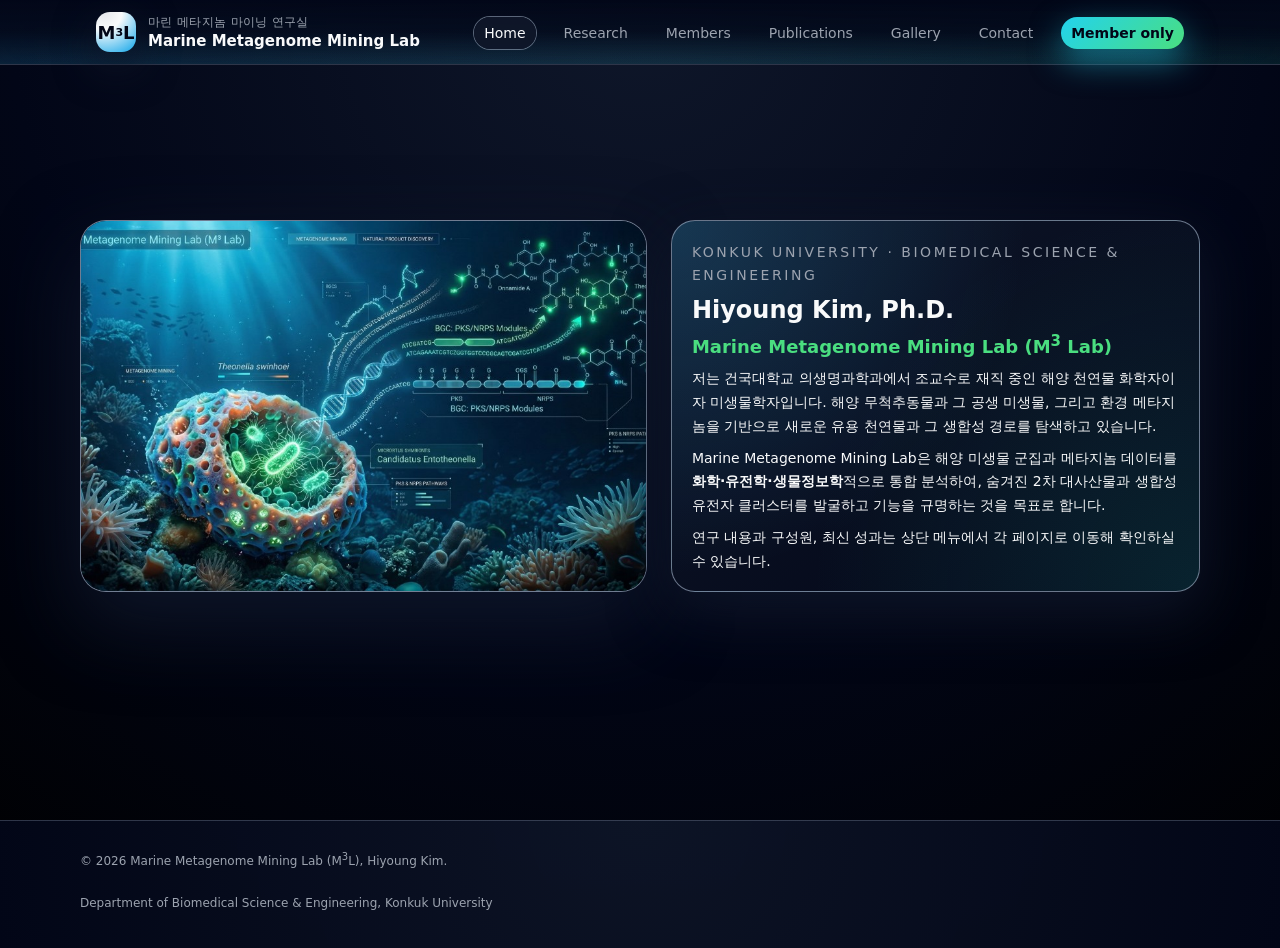
==== index.html @ d8bf71bd "Add files via upload" ====
<!DOCTYPE html>
<html lang="ko">
  <head>
    <meta charset="UTF-8" />
    <meta
      name="viewport"
      content="width=device-width, initial-scale=1.0, viewport-fit=cover"
    />
    <title>Marine Metagenome Mining Lab | Hiyoung Kim</title>
    <meta
      name="description"
      content="Marine Metagenome Mining Lab (M3 Lab, PI: Hiyoung Kim) at Konkuk University explores marine metagenomes and microbiomes to discover new natural products and biosynthetic pathways."
    />
    <link rel="stylesheet" href="styles.css" />
  </head>
  <body>
    <header class="site-header">
      <div class="header-inner">
        <a href="index.html" class="logo">
          <div class="logo-mark">M<sup>3</sup>L</div>
          <div class="logo-text">
            <span class="logo-korean">마린 메타지놈 마이닝 연구실</span>
            <span class="logo-english">Marine Metagenome Mining Lab</span>
          </div>
        </a>

        <nav class="site-nav" aria-label="Main navigation">
          <button
            class="nav-toggle"
            aria-expanded="false"
            aria-label="Toggle navigation"
          >
            <span></span>
            <span></span>
            <span></span>
          </button>
          <ul class="nav-list">
            <li><a href="index.html" aria-current="page">Home</a></li>
            <li><a href="research.html">Research</a></li>
            <li><a href="members.html">Members</a></li>
            <li><a href="publications.html">Publications</a></li>
            <li><a href="gallery.html">Gallery</a></li>
            <li><a href="contact.html">Contact</a></li>
            <li class="nav-highlight">
              <a href="member-only.html">Member only</a>
            </li>
          </ul>
        </nav>
      </div>
    </header>

    <main class="landing-main">
      <div class="landing-layout">
        <section
          class="landing-hero"
          aria-label="Marine Metagenome Mining Lab concept illustration"
        >
          <img
            src="mmm-hero.png"
            alt="Marine Metagenome Mining Lab illustration of marine sponge symbionts, metagenome mining workflow, and biosynthetic gene clusters."
            class="landing-hero-image"
          />
        </section>

        <section class="landing-intro" aria-labelledby="intro-title">
          <p class="eyebrow">Konkuk University · Biomedical Science &amp; Engineering</p>
          <h1 id="intro-title">Hiyoung Kim, Ph.D.</h1>
          <h2>Marine Metagenome Mining Lab (M<sup>3</sup> Lab)</h2>
          <p>
            저는 건국대학교 의생명과학과에서 조교수로 재직 중인 해양 천연물 화학자이자
            미생물학자입니다. 해양 무척추동물과 그 공생 미생물, 그리고 환경 메타지놈을
            기반으로 새로운 유용 천연물과 그 생합성 경로를 탐색하고 있습니다.
          </p>
          <p>
            Marine Metagenome Mining Lab은 해양 미생물 군집과 메타지놈 데이터를
            <strong>화학·유전학·생물정보학</strong>적으로 통합 분석하여, 숨겨진 2차
            대사산물과 생합성 유전자 클러스터를 발굴하고 기능을 규명하는 것을 목표로
            합니다.
          </p>
          <p>
            연구 내용과 구성원, 최신 성과는 상단 메뉴에서 각 페이지로 이동해
            확인하실 수 있습니다.
          </p>
        </section>
      </div>
    </main>

    <footer class="site-footer">
      <div class="footer-inner">
        <p>
          © <span id="year"></span> Marine Metagenome Mining Lab (M<sup>3</sup>L),
          Hiyoung Kim.
        </p>
        <p>
          Department of Biomedical Science &amp; Engineering, Konkuk University
        </p>
      </div>
    </footer>

    <button class="scroll-top" aria-label="Scroll to top">
      ↑
    </button>

    <script>
      const navToggle = document.querySelector(".nav-toggle");
      const navList = document.querySelector(".nav-list");
      if (navToggle && navList) {
        navToggle.addEventListener("click", () => {
          const isOpen = navList.classList.toggle("open");
          navToggle.setAttribute("aria-expanded", String(isOpen));
        });
      }

      const scrollTopBtn = document.querySelector(".scroll-top");
      window.addEventListener("scroll", () => {
        if (!scrollTopBtn) return;
        if (window.scrollY > 300) {
          scrollTopBtn.classList.add("visible");
        } else {
          scrollTopBtn.classList.remove("visible");
        }
      });
      if (scrollTopBtn) {
        scrollTopBtn.addEventListener("click", () => {
          window.scrollTo({ top: 0, behavior: "smooth" });
        });
      }

      const yearSpan = document.getElementById("year");
      if (yearSpan) {
        yearSpan.textContent = String(new Date().getFullYear());
      }
    </script>
  </body>
</html>
---- styles.css ----
:root {
  --bg: #020817;
  --bg-elevated: #050c1f;
  --bg-alt: #050b19;
  --accent: #22d3ee;
  --accent-secondary: #4ade80;
  --text: #f9fafb;
  --muted: #9ca3af;
  --border-subtle: rgba(148, 163, 184, 0.55);
  --shadow-soft: 0 20px 60px rgba(15, 23, 42, 0.9);
  --radius-lg: 24px;
  --radius-full: 999px;
}

*,
*::before,
*::after {
  box-sizing: border-box;
}

html,
body {
  margin: 0;
  padding: 0;
  font-family: system-ui, -apple-system, BlinkMacSystemFont, "SF Pro Text",
    "Helvetica Neue", Arial, sans-serif;
  color: var(--text);
  background: radial-gradient(circle at top, #0f172a 0, #020617 55%, #000 100%);
}

body {
  min-height: 100vh;
}

a {
  color: inherit;
  text-decoration: none;
}

img {
  display: block;
  max-width: 100%;
}

main {
  padding-top: 80px;
}

.site-header {
  position: fixed;
  inset-inline: 0;
  top: 0;
  z-index: 40;
  backdrop-filter: blur(18px);
  background: linear-gradient(
      to bottom,
      rgba(2, 6, 23, 0.96),
      rgba(2, 6, 23, 0.8),
      transparent
    ),
    radial-gradient(circle at top left, rgba(56, 189, 248, 0.16), transparent),
    radial-gradient(circle at top right, rgba(45, 212, 191, 0.12), transparent);
  border-bottom: 1px solid rgba(148, 163, 184, 0.3);
}

.header-inner {
  max-width: 1120px;
  margin: 0 auto;
  padding: 12px 16px;
  display: flex;
  align-items: center;
  justify-content: space-between;
  gap: 16px;
}

.logo {
  display: flex;
  align-items: center;
  gap: 12px;
}

.logo-mark {
  width: 40px;
  height: 40px;
  border-radius: 14px;
  background: radial-gradient(circle at 20% 0, #e5e7eb 0, #f9fafb 35%, #0ea5e9);
  color: #020617;
  display: flex;
  align-items: center;
  justify-content: center;
  font-weight: 800;
  font-size: 18px;
  box-shadow: 0 14px 40px rgba(15, 23, 42, 0.9);
}

.logo-mark sup {
  font-size: 11px;
}

.logo-text {
  display: flex;
  flex-direction: column;
  gap: 1px;
}

.logo-korean {
  font-size: 12px;
  letter-spacing: 0.03em;
  color: var(--muted);
}

.logo-english {
  font-size: 15px;
  font-weight: 600;
}

.site-nav {
  display: flex;
  align-items: center;
  gap: 20px;
}

.nav-list {
  list-style: none;
  margin: 0;
  padding: 0;
  display: flex;
  align-items: center;
  gap: 18px;
}

.nav-list a {
  font-size: 14px;
  padding: 8px 10px;
  border-radius: var(--radius-full);
  color: var(--muted);
  transition: background-color 0.18s ease, color 0.18s ease,
    box-shadow 0.18s ease;
}

.nav-list a:hover,
.nav-list a[aria-current="page"] {
  background: rgba(15, 23, 42, 0.95);
  color: var(--text);
  box-shadow: 0 0 0 1px rgba(148, 163, 184, 0.6);
}

.nav-highlight a {
  background: linear-gradient(135deg, #22d3ee, #4ade80);
  color: #020617;
  font-weight: 600;
  box-shadow: 0 12px 32px rgba(34, 211, 238, 0.5);
}

.nav-highlight a:hover {
  box-shadow: 0 16px 42px rgba(34, 211, 238, 0.6);
}

.nav-toggle {
  display: none;
  width: 40px;
  height: 40px;
  border-radius: var(--radius-full);
  border: 1px solid rgba(148, 163, 184, 0.7);
  background: rgba(15, 23, 42, 0.95);
  padding: 8px;
  flex-direction: column;
  justify-content: center;
  gap: 4px;
  cursor: pointer;
}

.nav-toggle span {
  display: block;
  width: 100%;
  height: 2px;
  border-radius: 999px;
  background: #e5e7eb;
}

.landing-main {
  min-height: calc(100vh - 80px);
  display: flex;
  align-items: center;
  justify-content: center;
  padding: 32px 16px 40px;
}

.landing-layout {
  max-width: 1120px;
  width: 100%;
  display: grid;
  grid-template-columns: minmax(0, 3fr) minmax(0, 2.8fr);
  gap: 24px;
  align-items: stretch;
}

.landing-hero {
  border-radius: 26px;
  overflow: hidden;
  border: 1px solid rgba(148, 163, 184, 0.75);
  box-shadow: 0 30px 80px rgba(15, 23, 42, 0.95);
  background: radial-gradient(circle at top, #0f172a, #020617);
}

.landing-hero-image {
  width: 100%;
  height: 100%;
  object-fit: cover;
  display: block;
}

.landing-intro {
  border-radius: var(--radius-lg);
  padding: 20px 20px 18px;
  border: 1px solid rgba(148, 163, 184, 0.7);
  background:
    radial-gradient(circle at top left, rgba(56, 189, 248, 0.2), transparent 55%),
    radial-gradient(circle at bottom right, rgba(45, 212, 191, 0.14), transparent 60%),
    linear-gradient(145deg, rgba(15, 23, 42, 0.98), rgba(2, 6, 23, 0.98));
  box-shadow: var(--shadow-soft);
}

.eyebrow {
  text-transform: uppercase;
  font-size: 11px;
  letter-spacing: 0.18em;
  color: var(--muted);
  margin: 0 0 8px;
}

.landing-intro h1 {
  font-size: 24px;
  margin: 0 0 8px;
}

.landing-intro h2 {
  font-size: 18px;
  margin: 0 0 10px;
  color: var(--accent-secondary);
}

.landing-intro p {
  margin: 0 0 8px;
  font-size: 14px;
  line-height: 1.7;
}

.landing-intro p:last-child {
  margin-bottom: 0;
}

.section {
  max-width: 1120px;
  margin: 0 auto;
  padding: 24px 16px 52px;
}

.section-alt {
  background: radial-gradient(circle at top, rgba(15, 23, 42, 0.9), transparent);
}

.section-header {
  max-width: 720px;
  margin-bottom: 20px;
}

.section-header h2 {
  font-size: 22px;
  margin: 0 0 6px;
}

.section-subtitle {
  margin: 0;
  font-size: 14px;
  color: var(--muted);
}

.research-grid,
.members-grid,
.gallery-grid,
.publications-layout,
.contact-layout {
  display: grid;
  gap: 16px;
}

.research-grid {
  grid-template-columns: repeat(auto-fit, minmax(240px, 1fr));
}

.members-grid {
  grid-template-columns: repeat(auto-fit, minmax(260px, 1fr));
}

.gallery-grid {
  grid-template-columns: repeat(auto-fit, minmax(240px, 1fr));
}

.publications-layout,
.contact-layout {
  grid-template-columns: repeat(auto-fit, minmax(280px, 1fr));
}

.card {
  border-radius: 20px;
  padding: 18px 18px 16px;
  border: 1px solid var(--border-subtle);
  background: radial-gradient(circle at top left, rgba(15, 23, 42, 0.95), #020617);
  box-shadow: var(--shadow-soft);
}

.card h3 {
  margin: 0 0 6px;
  font-size: 16px;
}

.card p {
  margin: 0 0 8px;
  font-size: 13px;
  line-height: 1.7;
  color: #e5e7eb;
}

.card ul {
  margin: 6px 0 0 18px;
  padding: 0;
  font-size: 13px;
  color: var(--muted);
}

.card ul li {
  margin-bottom: 4px;
}

.member-main {
  max-width: 980px;
}

.pi-layout {
  display: grid;
  grid-template-columns: 180px minmax(0, 1.7fr);
  gap: 22px;
  align-items: center;
}

.pi-photo-large {
  width: 180px;
  height: 220px;
  border-radius: 26px;
  overflow: hidden;
  border: 1px solid rgba(148, 163, 184, 0.7);
  box-shadow: 0 20px 52px rgba(15, 23, 42, 0.95);
}

.pi-photo-large img {
  width: 100%;
  height: 100%;
  object-fit: cover;
}

.pi-bio h3 {
  margin-top: 0;
  margin-bottom: 4px;
  font-size: 18px;
}

.pi-bio .pi-title {
  margin: 0 0 8px;
  font-size: 14px;
  color: var(--accent-secondary);
}

.pi-bio .pi-affiliation {
  margin: 0 0 10px;
  font-size: 13px;
  color: var(--muted);
}

.pi-bio p {
  font-size: 13px;
}

.pi-meta {
  font-size: 12px;
  color: var(--muted);
}

.gallery-note {
  font-size: 12px;
  color: var(--muted);
  font-style: italic;
}

.site-footer {
  border-top: 1px solid rgba(148, 163, 184, 0.3);
  padding: 18px 16px 26px;
  background: radial-gradient(circle at top, rgba(15, 23, 42, 0.85), #020617);
}

.footer-inner {
  max-width: 1120px;
  margin: 0 auto;
  font-size: 12px;
  color: var(--muted);
  display: flex;
  flex-direction: column;
  gap: 4px;
}

.contact-details p {
  margin-bottom: 12px;
}

.contact-list {
  margin: 0;
  display: grid;
  gap: 6px;
}

.contact-list div {
  display: grid;
  grid-template-columns: 70px minmax(0, 1fr);
  gap: 6px;
}

.contact-list dt {
  font-size: 11px;
  text-transform: uppercase;
  letter-spacing: 0.12em;
  color: var(--muted);
}

.contact-list dd {
  margin: 0;
  font-size: 13px;
}

.contact-form {
  margin-top: 6px;
  display: grid;
  gap: 10px;
}

.form-row {
  display: grid;
  gap: 4px;
}

.form-row label {
  font-size: 12px;
  color: var(--muted);
}

.form-row input,
.form-row textarea {
  border-radius: 12px;
  border: 1px solid rgba(148, 163, 184, 0.7);
  background: rgba(15, 23, 42, 0.98);
  color: var(--text);
  padding: 7px 10px;
  font-size: 13px;
  outline: none;
}

.form-row textarea {
  resize: vertical;
  min-height: 80px;
}

.form-row input:focus,
.form-row textarea:focus {
  border-color: var(--accent);
  box-shadow: 0 0 0 1px rgba(34, 211, 238, 0.7);
}

.scroll-top {
  position: fixed;
  right: 18px;
  bottom: 22px;
  width: 38px;
  height: 38px;
  border-radius: 999px;
  border: 1px solid rgba(148, 163, 184, 0.7);
  background: radial-gradient(circle at top, #e5e7eb, #0f172a 60%);
  color: #020617;
  font-size: 16px;
  cursor: pointer;
  display: flex;
  align-items: center;
  justify-content: center;
  box-shadow: 0 14px 32px rgba(15, 23, 42, 0.9);
  opacity: 0;
  pointer-events: none;
  transform: translateY(10px);
  transition: opacity 0.18s ease, transform 0.18s ease;
  z-index: 30;
}

.scroll-top.visible {
  opacity: 1;
  pointer-events: auto;
  transform: translateY(0);
}

@media (max-width: 880px) {
  .landing-layout {
    grid-template-columns: minmax(0, 1fr);
  }

  .pi-layout {
    grid-template-columns: minmax(0, 1fr);
  }
}

@media (max-width: 768px) {
  .site-nav {
    position: relative;
  }

  .nav-list {
    position: absolute;
    top: calc(100% + 10px);
    right: 0;
    min-width: 190px;
    padding: 10px;
    border-radius: 18px;
    border: 1px solid rgba(148, 163, 184, 0.7);
    background: rgba(15, 23, 42, 0.96);
    box-shadow: 0 18px 40px rgba(15, 23, 42, 0.9);
    flex-direction: column;
    align-items: flex-start;
    opacity: 0;
    pointer-events: none;
    transform: translateY(6px);
    transition: opacity 0.16s ease, transform 0.16s ease;
  }

  .nav-list.open {
    opacity: 1;
    pointer-events: auto;
    transform: translateY(0);
  }

  .nav-toggle {
    display: inline-flex;
  }
}

@media (max-width: 520px) {
  .header-inner {
    padding-inline: 12px;
  }

  .logo-mark {
    width: 34px;
    height: 34px;
    font-size: 15px;
  }

  .logo-korean {
    font-size: 11px;
  }

  .logo-english {
    font-size: 13px;
  }

  .landing-layout {
    gap: 18px;
  }
}
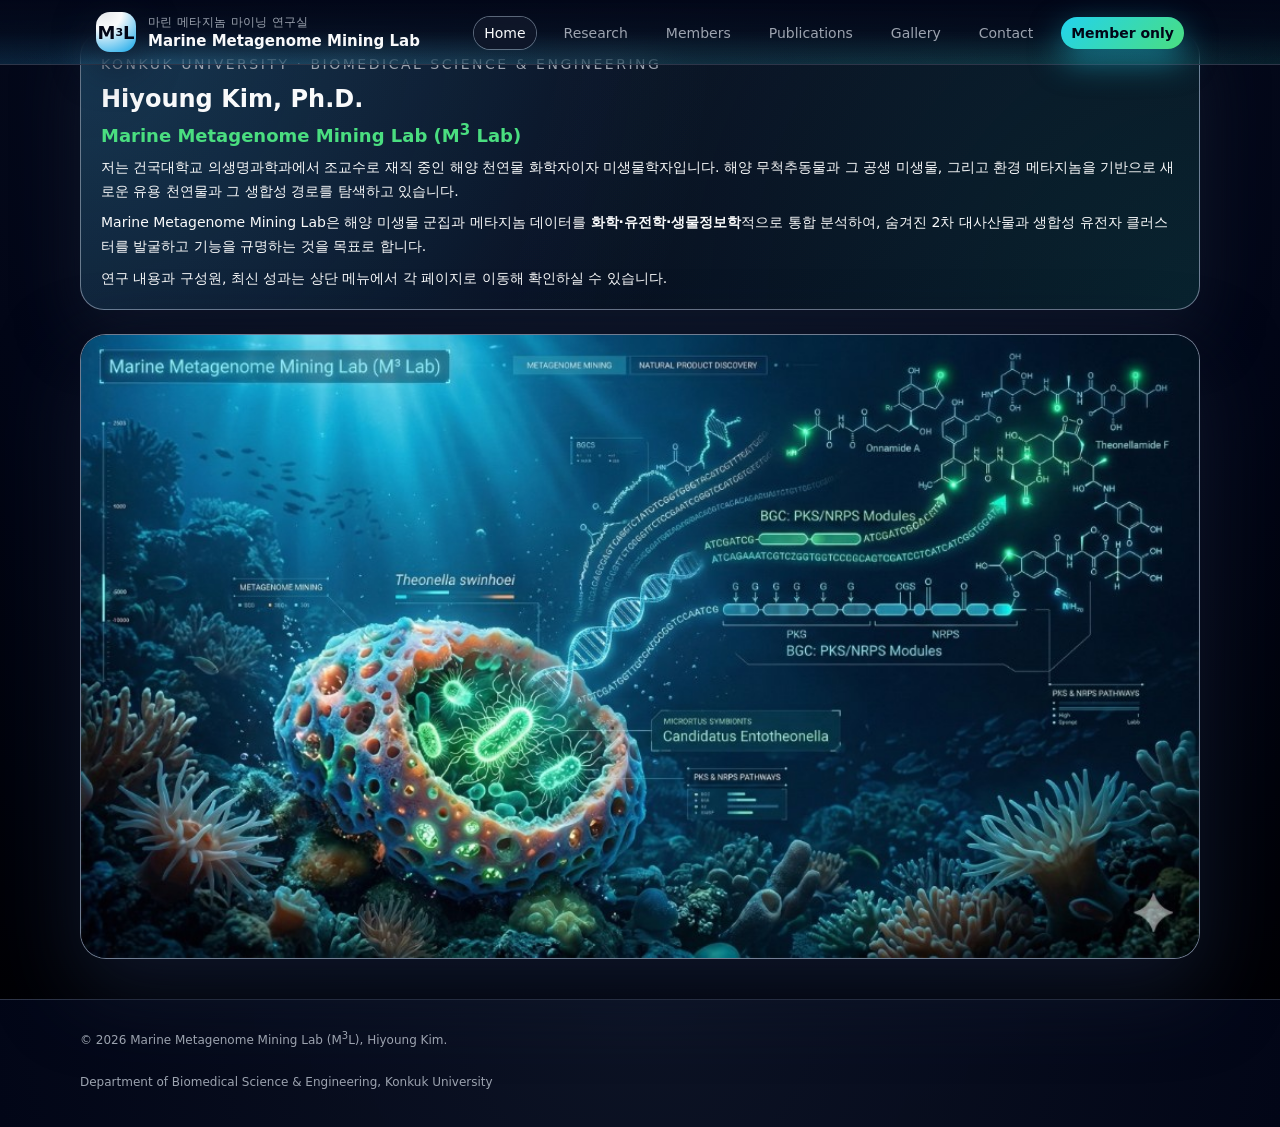
==== commit 487c171a: "Update index.html" ====
--- a/index.html
+++ b/index.html
@@ -49,41 +49,46 @@
       </div>
     </header>
 
-    <main class="landing-main">
-      <div class="landing-layout">
-        <section
-          class="landing-hero"
-          aria-label="Marine Metagenome Mining Lab concept illustration"
-        >
-          <img
-            src="mmm-hero.png"
-            alt="Marine Metagenome Mining Lab illustration of marine sponge symbionts, metagenome mining workflow, and biosynthetic gene clusters."
-            class="landing-hero-image"
-          />
-        </section>
+  <main class="landing-main">
+  <div class="landing-layout">
 
-        <section class="landing-intro" aria-labelledby="intro-title">
-          <p class="eyebrow">Konkuk University · Biomedical Science &amp; Engineering</p>
-          <h1 id="intro-title">Hiyoung Kim, Ph.D.</h1>
-          <h2>Marine Metagenome Mining Lab (M<sup>3</sup> Lab)</h2>
-          <p>
-            저는 건국대학교 의생명과학과에서 조교수로 재직 중인 해양 천연물 화학자이자
-            미생물학자입니다. 해양 무척추동물과 그 공생 미생물, 그리고 환경 메타지놈을
-            기반으로 새로운 유용 천연물과 그 생합성 경로를 탐색하고 있습니다.
-          </p>
-          <p>
-            Marine Metagenome Mining Lab은 해양 미생물 군집과 메타지놈 데이터를
-            <strong>화학·유전학·생물정보학</strong>적으로 통합 분석하여, 숨겨진 2차
-            대사산물과 생합성 유전자 클러스터를 발굴하고 기능을 규명하는 것을 목표로
-            합니다.
-          </p>
-          <p>
-            연구 내용과 구성원, 최신 성과는 상단 메뉴에서 각 페이지로 이동해
-            확인하실 수 있습니다.
-          </p>
-        </section>
-      </div>
-    </main>
+    <section class="landing-intro" aria-labelledby="intro-title">
+      <p class="eyebrow">Konkuk University · Biomedical Science & Engineering</p>
+      <h1 id="intro-title">Hiyoung Kim, Ph.D.</h1>
+      <h2>Marine Metagenome Mining Lab (M<sup>3</sup> Lab)</h2>
+
+      <p>
+        저는 건국대학교 의생명과학과에서 조교수로 재직 중인 해양 천연물 화학자이자
+        미생물학자입니다. 해양 무척추동물과 그 공생 미생물, 그리고 환경 메타지놈을
+        기반으로 새로운 유용 천연물과 그 생합성 경로를 탐색하고 있습니다.
+      </p>
+
+      <p>
+        Marine Metagenome Mining Lab은 해양 미생물 군집과 메타지놈 데이터를
+        <strong>화학·유전학·생물정보학</strong>적으로 통합 분석하여, 숨겨진 2차
+        대사산물과 생합성 유전자 클러스터를 발굴하고 기능을 규명하는 것을 목표로
+        합니다.
+      </p>
+
+      <p>
+        연구 내용과 구성원, 최신 성과는 상단 메뉴에서 각 페이지로 이동해
+        확인하실 수 있습니다.
+      </p>
+    </section>
+
+    <section
+      class="landing-hero"
+      aria-label="Marine Metagenome Mining Lab concept illustration"
+    >
+      <img
+        src="mmm-hero.png"
+        alt="Marine Metagenome Mining Lab illustration"
+        class="landing-hero-image"
+      />
+    </section>
+
+  </div>
+</main>
 
     <footer class="site-footer">
       <div class="footer-inner">
--- a/styles.css
+++ b/styles.css
@@ -187,12 +187,11 @@
 }
 
 .landing-layout {
+   display: flex;
+  flex-direction: column;
+  gap: 24px;
   max-width: 1120px;
   width: 100%;
-  display: grid;
-  grid-template-columns: minmax(0, 3fr) minmax(0, 2.8fr);
-  gap: 24px;
-  align-items: stretch;
 }
 
 .landing-hero {
@@ -570,4 +569,90 @@
     gap: 18px;
   }
 }
-
+/* ===== Publications page: light / readable override ===== */
+
+.publications-layout {
+  display: flex;
+  flex-direction: column;
+  gap: 24px;
+}
+
+.publications-layout .card {
+  background: #ffffff;
+  color: #111827;
+  border: 1px solid #e5e7eb;
+  box-shadow: 0 10px 30px rgba(15, 23, 42, 0.08);
+}
+
+.publications-layout .card h3 {
+  color: #0f172a;
+  margin-bottom: 10px;
+}
+
+.publications-layout .card p,
+.publications-layout .card li,
+.publications-layout .card ul {
+  color: #374151;
+}
+
+.publications-layout .card ul {
+  margin-left: 18px;
+}
+
+#publist {
+  background: #ffffff;
+  color: #111827;
+  padding: 4px 0;
+}
+
+#publist a {
+  color: #0f766e;
+  text-decoration: none;
+  font-weight: 500;
+}
+
+#publist a:hover {
+  text-decoration: underline;
+}
+
+#publist .pub-item {
+  padding: 16px 0;
+  border-bottom: 1px solid #e5e7eb;
+}
+
+#publist .pub-item:last-child {
+  border-bottom: none;
+}
+
+#publist .pub-title {
+  color: #0f172a;
+  font-weight: 700;
+  line-height: 1.5;
+  margin-bottom: 6px;
+}
+
+#publist .pub-authors {
+  color: #4b5563;
+  font-size: 0.96rem;
+  margin-bottom: 4px;
+}
+
+#publist .pub-journal {
+  color: #6b7280;
+  font-size: 0.95rem;
+}
+
+.section.section-alt[aria-labelledby="publications-title"] {
+  background: #f8fafc;
+  border-radius: 24px;
+  padding-top: 32px;
+  padding-bottom: 40px;
+}
+
+.section.section-alt[aria-labelledby="publications-title"] .section-header h2 {
+  color: #0f172a;
+}
+
+.section.section-alt[aria-labelledby="publications-title"] .section-subtitle {
+  color: #6b7280;
+}
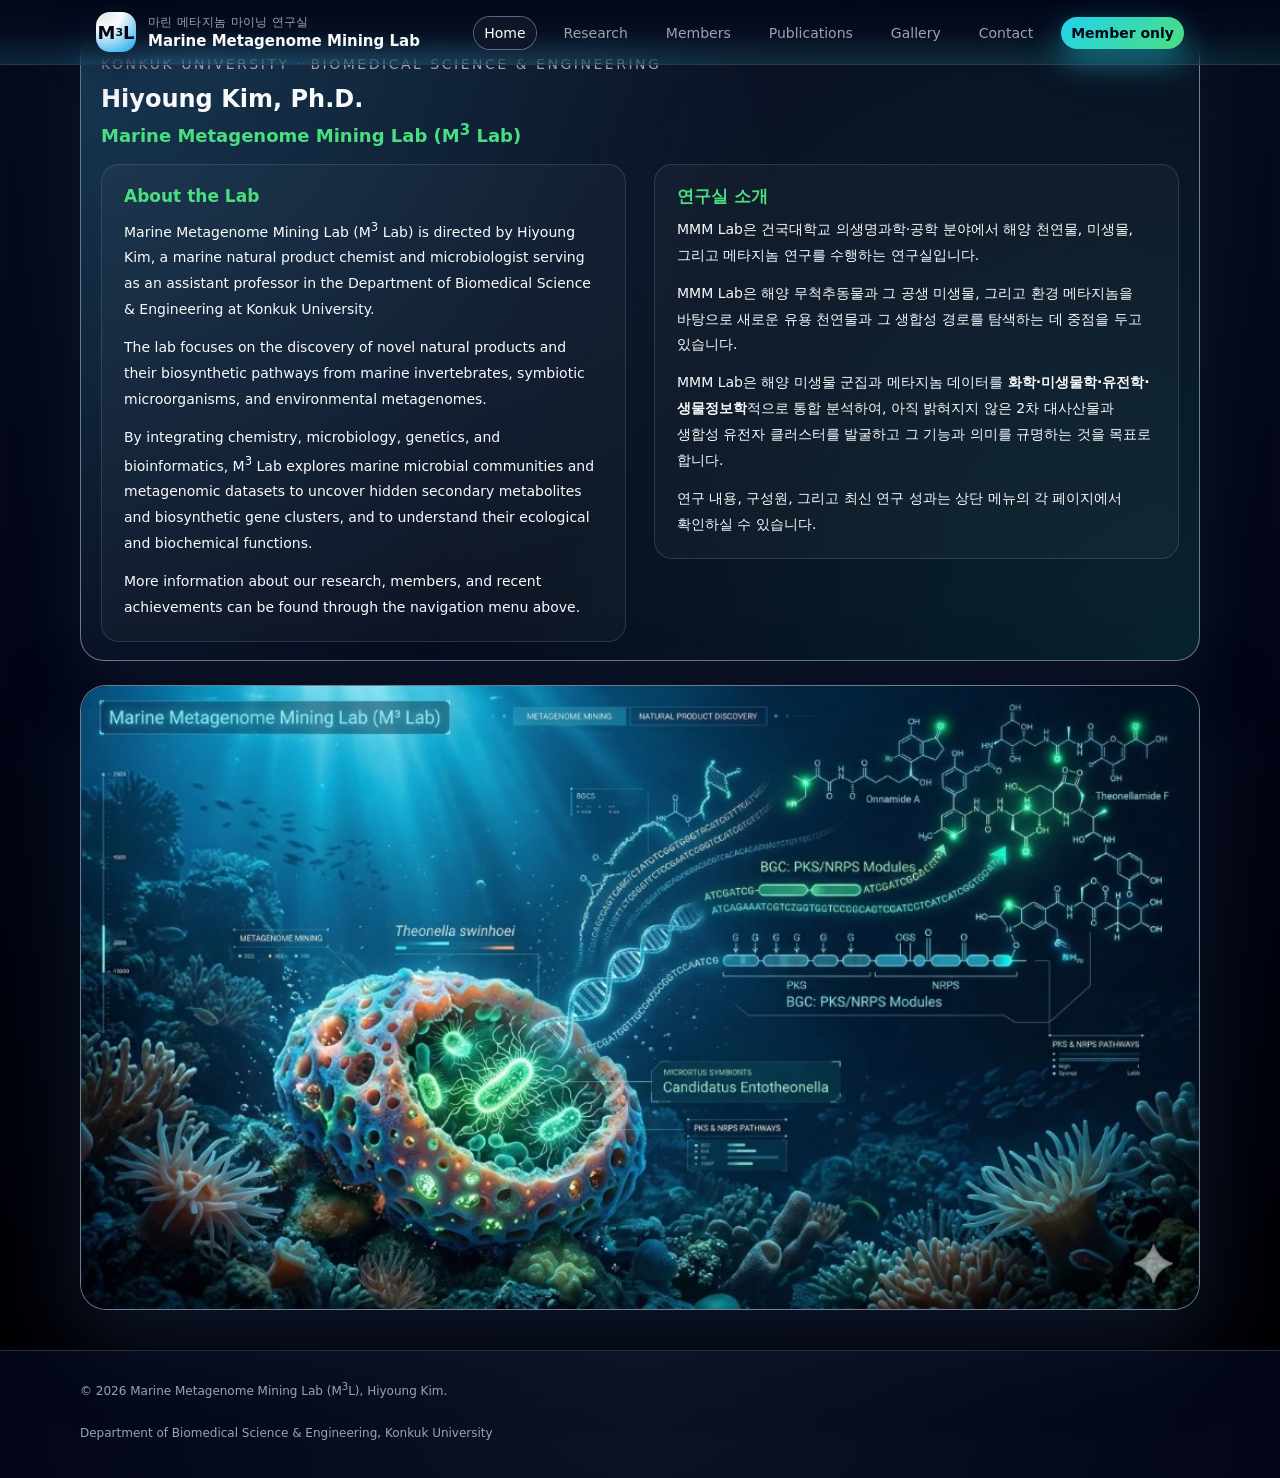
==== commit 097dac91: "Update index.html" ====
--- a/index.html
+++ b/index.html
@@ -12,6 +12,30 @@
       content="Marine Metagenome Mining Lab (M3 Lab, PI: Hiyoung Kim) at Konkuk University explores marine metagenomes and microbiomes to discover new natural products and biosynthetic pathways."
     />
     <link rel="stylesheet" href="styles.css" />
+    <style>
+      .intro-bilingual {
+        display: grid;
+        grid-template-columns: 1fr 1fr;
+        gap: 28px;
+        margin-top: 18px;
+      }
+
+      .intro-column h3 {
+        margin: 0 0 10px;
+        font-size: 17px;
+        color: var(--accent-secondary);
+      }
+
+      .intro-column p {
+        margin: 0 0 12px;
+      }
+
+      @media (max-width: 900px) {
+        .intro-bilingual {
+          grid-template-columns: 1fr;
+        }
+      }
+    </style>
   </head>
   <body>
     <header class="site-header">
@@ -34,6 +58,7 @@
             <span></span>
             <span></span>
           </button>
+
           <ul class="nav-list">
             <li><a href="index.html" aria-current="page">Home</a></li>
             <li><a href="research.html">Research</a></li>
@@ -49,46 +74,78 @@
       </div>
     </header>
 
-  <main class="landing-main">
-  <div class="landing-layout">
+    <main class="landing-main">
+      <div class="landing-layout">
+        <section class="landing-intro" aria-labelledby="intro-title">
+          <p class="eyebrow">Konkuk University · Biomedical Science &amp; Engineering</p>
+          <h1 id="intro-title">Hiyoung Kim, Ph.D.</h1>
+          <h2>Marine Metagenome Mining Lab (M<sup>3</sup> Lab)</h2>
 
-    <section class="landing-intro" aria-labelledby="intro-title">
-      <p class="eyebrow">Konkuk University · Biomedical Science & Engineering</p>
-      <h1 id="intro-title">Hiyoung Kim, Ph.D.</h1>
-      <h2>Marine Metagenome Mining Lab (M<sup>3</sup> Lab)</h2>
+          <div class="intro-bilingual">
+            <div class="intro-column intro-en">
+              <h3>About the Lab</h3>
+              <p>
+                Marine Metagenome Mining Lab (M<sup>3</sup> Lab) is directed by
+                Hiyoung Kim, a marine natural product chemist and microbiologist
+                serving as an assistant professor in the Department of Biomedical
+                Science &amp; Engineering at Konkuk University.
+              </p>
+              <p>
+                The lab focuses on the discovery of novel natural products and
+                their biosynthetic pathways from marine invertebrates, symbiotic
+                microorganisms, and environmental metagenomes.
+              </p>
+              <p>
+                By integrating chemistry, microbiology, genetics, and
+                bioinformatics, M<sup>3</sup> Lab explores marine microbial
+                communities and metagenomic datasets to uncover hidden secondary
+                metabolites and biosynthetic gene clusters, and to understand
+                their ecological and biochemical functions.
+              </p>
+              <p>
+                More information about our research, members, and recent
+                achievements can be found through the navigation menu above.
+              </p>
+            </div>
 
-      <p>
-        저는 건국대학교 의생명과학과에서 조교수로 재직 중인 해양 천연물 화학자이자
-        미생물학자입니다. 해양 무척추동물과 그 공생 미생물, 그리고 환경 메타지놈을
-        기반으로 새로운 유용 천연물과 그 생합성 경로를 탐색하고 있습니다.
-      </p>
+            <div class="intro-column intro-ko">
+              <h3>연구실 소개</h3>
+              <p>
+                MMM Lab은 건국대학교 의생명과학·공학 분야에서 해양 천연물,
+                미생물, 그리고 메타지놈 연구를 수행하는 연구실입니다.
+              </p>
+              <p>
+                MMM Lab은 해양 무척추동물과 그 공생 미생물, 그리고 환경
+                메타지놈을 바탕으로 새로운 유용 천연물과 그 생합성 경로를
+                탐색하는 데 중점을 두고 있습니다.
+              </p>
+              <p>
+                MMM Lab은 해양 미생물 군집과 메타지놈 데이터를
+                <strong>화학·미생물학·유전학·생물정보학</strong>적으로 통합
+                분석하여, 아직 밝혀지지 않은 2차 대사산물과 생합성 유전자
+                클러스터를 발굴하고 그 기능과 의미를 규명하는 것을 목표로
+                합니다.
+              </p>
+              <p>
+                연구 내용, 구성원, 그리고 최신 연구 성과는 상단 메뉴의 각
+                페이지에서 확인하실 수 있습니다.
+              </p>
+            </div>
+          </div>
+        </section>
 
-      <p>
-        Marine Metagenome Mining Lab은 해양 미생물 군집과 메타지놈 데이터를
-        <strong>화학·유전학·생물정보학</strong>적으로 통합 분석하여, 숨겨진 2차
-        대사산물과 생합성 유전자 클러스터를 발굴하고 기능을 규명하는 것을 목표로
-        합니다.
-      </p>
-
-      <p>
-        연구 내용과 구성원, 최신 성과는 상단 메뉴에서 각 페이지로 이동해
-        확인하실 수 있습니다.
-      </p>
-    </section>
-
-    <section
-      class="landing-hero"
-      aria-label="Marine Metagenome Mining Lab concept illustration"
-    >
-      <img
-        src="mmm-hero.png"
-        alt="Marine Metagenome Mining Lab illustration"
-        class="landing-hero-image"
-      />
-    </section>
-
-  </div>
-</main>
+        <section
+          class="landing-hero"
+          aria-label="Marine Metagenome Mining Lab concept illustration"
+        >
+          <img
+            src="mmm-hero.png"
+            alt="Marine Metagenome Mining Lab illustration"
+            class="landing-hero-image"
+          />
+        </section>
+      </div>
+    </main>
 
     <footer class="site-footer">
       <div class="footer-inner">
@@ -102,13 +159,12 @@
       </div>
     </footer>
 
-    <button class="scroll-top" aria-label="Scroll to top">
-      ↑
-    </button>
+    <button class="scroll-top" aria-label="Scroll to top">↑</button>
 
     <script>
       const navToggle = document.querySelector(".nav-toggle");
       const navList = document.querySelector(".nav-list");
+
       if (navToggle && navList) {
         navToggle.addEventListener("click", () => {
           const isOpen = navList.classList.toggle("open");
@@ -117,6 +173,7 @@
       }
 
       const scrollTopBtn = document.querySelector(".scroll-top");
+
       window.addEventListener("scroll", () => {
         if (!scrollTopBtn) return;
         if (window.scrollY > 300) {
@@ -125,6 +182,7 @@
           scrollTopBtn.classList.remove("visible");
         }
       });
+
       if (scrollTopBtn) {
         scrollTopBtn.addEventListener("click", () => {
           window.scrollTo({ top: 0, behavior: "smooth" });
@@ -138,4 +196,3 @@
     </script>
   </body>
 </html>
-
--- a/styles.css
+++ b/styles.css
@@ -407,8 +407,18 @@
   gap: 4px;
 }
 
+.contact-details p:first-of-type {
+  font-size: 18px;
+  font-weight: 600;
+}
 .contact-details p {
   margin-bottom: 12px;
+  font-size: 16px;
+  line-height: 1.8;
+}
+
+.contact-details h3 {
+  font-size: 20px;
 }
 
 .contact-list {
@@ -432,7 +442,8 @@
 
 .contact-list dd {
   margin: 0;
-  font-size: 13px;
+  font-size: 16px;
+  line-height: 1.8;
 }
 
 .contact-form {
@@ -656,3 +667,69 @@
 .section.section-alt[aria-labelledby="publications-title"] .section-subtitle {
   color: #6b7280;
 }
+.intro-bilingual {
+  display: grid;
+  grid-template-columns: 1fr 1fr;
+  gap: 32px;
+  margin-top: 20px;
+  align-items: start;
+}
+
+.intro-column {
+  min-width: 0;
+  padding: 20px 22px;
+  border-radius: 18px;
+  background: rgba(255, 255, 255, 0.03);
+  border: 1px solid rgba(148, 163, 184, 0.22);
+}
+
+.intro-column h3 {
+  margin: 0 0 12px;
+  font-size: 18px;
+  color: var(--accent-secondary);
+  line-height: 1.3;
+}
+
+.intro-column p {
+  margin: 0 0 14px;
+  font-size: 14px;
+  line-height: 1.85;
+  word-break: keep-all;
+}
+
+.intro-column p:last-child {
+  margin-bottom: 0;
+}
+
+.intro-en {
+  text-align: left;
+}
+
+.intro-ko {
+  text-align: left;
+}
+
+.landing-intro {
+  width: 100%;
+  max-width: 1120px;
+}
+
+@media (max-width: 900px) {
+  .intro-bilingual {
+    grid-template-columns: 1fr;
+    gap: 18px;
+  }
+
+  .intro-column {
+    padding: 18px 18px;
+  }
+
+  .intro-column h3 {
+    font-size: 17px;
+  }
+
+  .intro-column p {
+    font-size: 14px;
+    line-height: 1.8;
+  }
+}
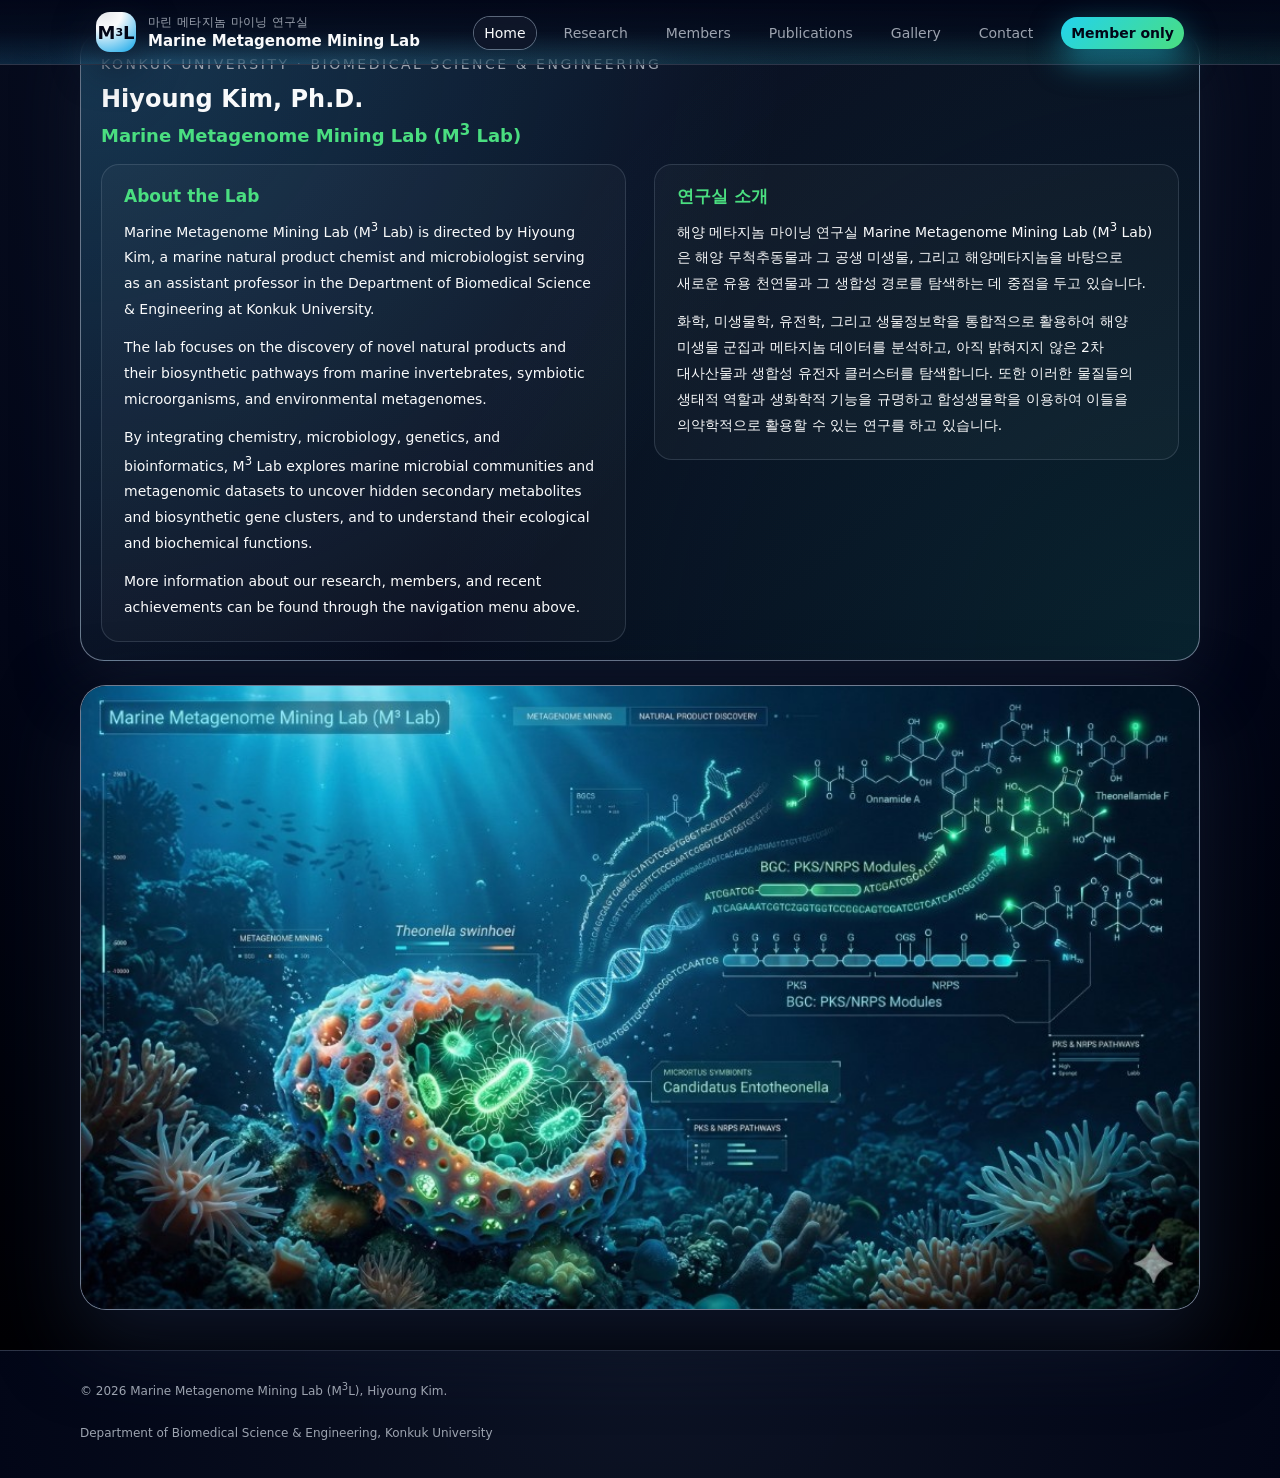
==== commit d41f8f8b: "Update index.html" ====
--- a/index.html
+++ b/index.html
@@ -111,26 +111,17 @@
             <div class="intro-column intro-ko">
               <h3>연구실 소개</h3>
               <p>
-                MMM Lab은 건국대학교 의생명과학·공학 분야에서 해양 천연물,
-                미생물, 그리고 메타지놈 연구를 수행하는 연구실입니다.
-              </p>
-              <p>
-                MMM Lab은 해양 무척추동물과 그 공생 미생물, 그리고 환경
-                메타지놈을 바탕으로 새로운 유용 천연물과 그 생합성 경로를
+                해양 메타지놈 마이닝 연구실 Marine Metagenome Mining Lab (M<sup>3</sup> Lab)은 해양 무척추동물과 그 공생 미생물, 
+                그리고 해양메타지놈을 바탕으로 새로운 유용 천연물과 그 생합성 경로를
                 탐색하는 데 중점을 두고 있습니다.
               </p>
               <p>
-                MMM Lab은 해양 미생물 군집과 메타지놈 데이터를
-                <strong>화학·미생물학·유전학·생물정보학</strong>적으로 통합
-                분석하여, 아직 밝혀지지 않은 2차 대사산물과 생합성 유전자
-                클러스터를 발굴하고 그 기능과 의미를 규명하는 것을 목표로
-                합니다.
+                화학, 미생물학, 유전학, 그리고 생물정보학을 통합적으로 활용하여 해양 미생물 군집과 메타지놈 데이터를 분석하고, 
+                아직 밝혀지지 않은 2차 대사산물과 생합성 유전자 클러스터를 탐색합니다. 
+                또한 이러한 물질들의 생태적 역할과 생화학적 기능을 규명하고 합성생물학을 이용하여
+                이들을 의약학적으로 활용할 수 있는 연구를 하고 있습니다. 
               </p>
-              <p>
-                연구 내용, 구성원, 그리고 최신 연구 성과는 상단 메뉴의 각
-                페이지에서 확인하실 수 있습니다.
-              </p>
-            </div>
+             </div>
           </div>
         </section>
 
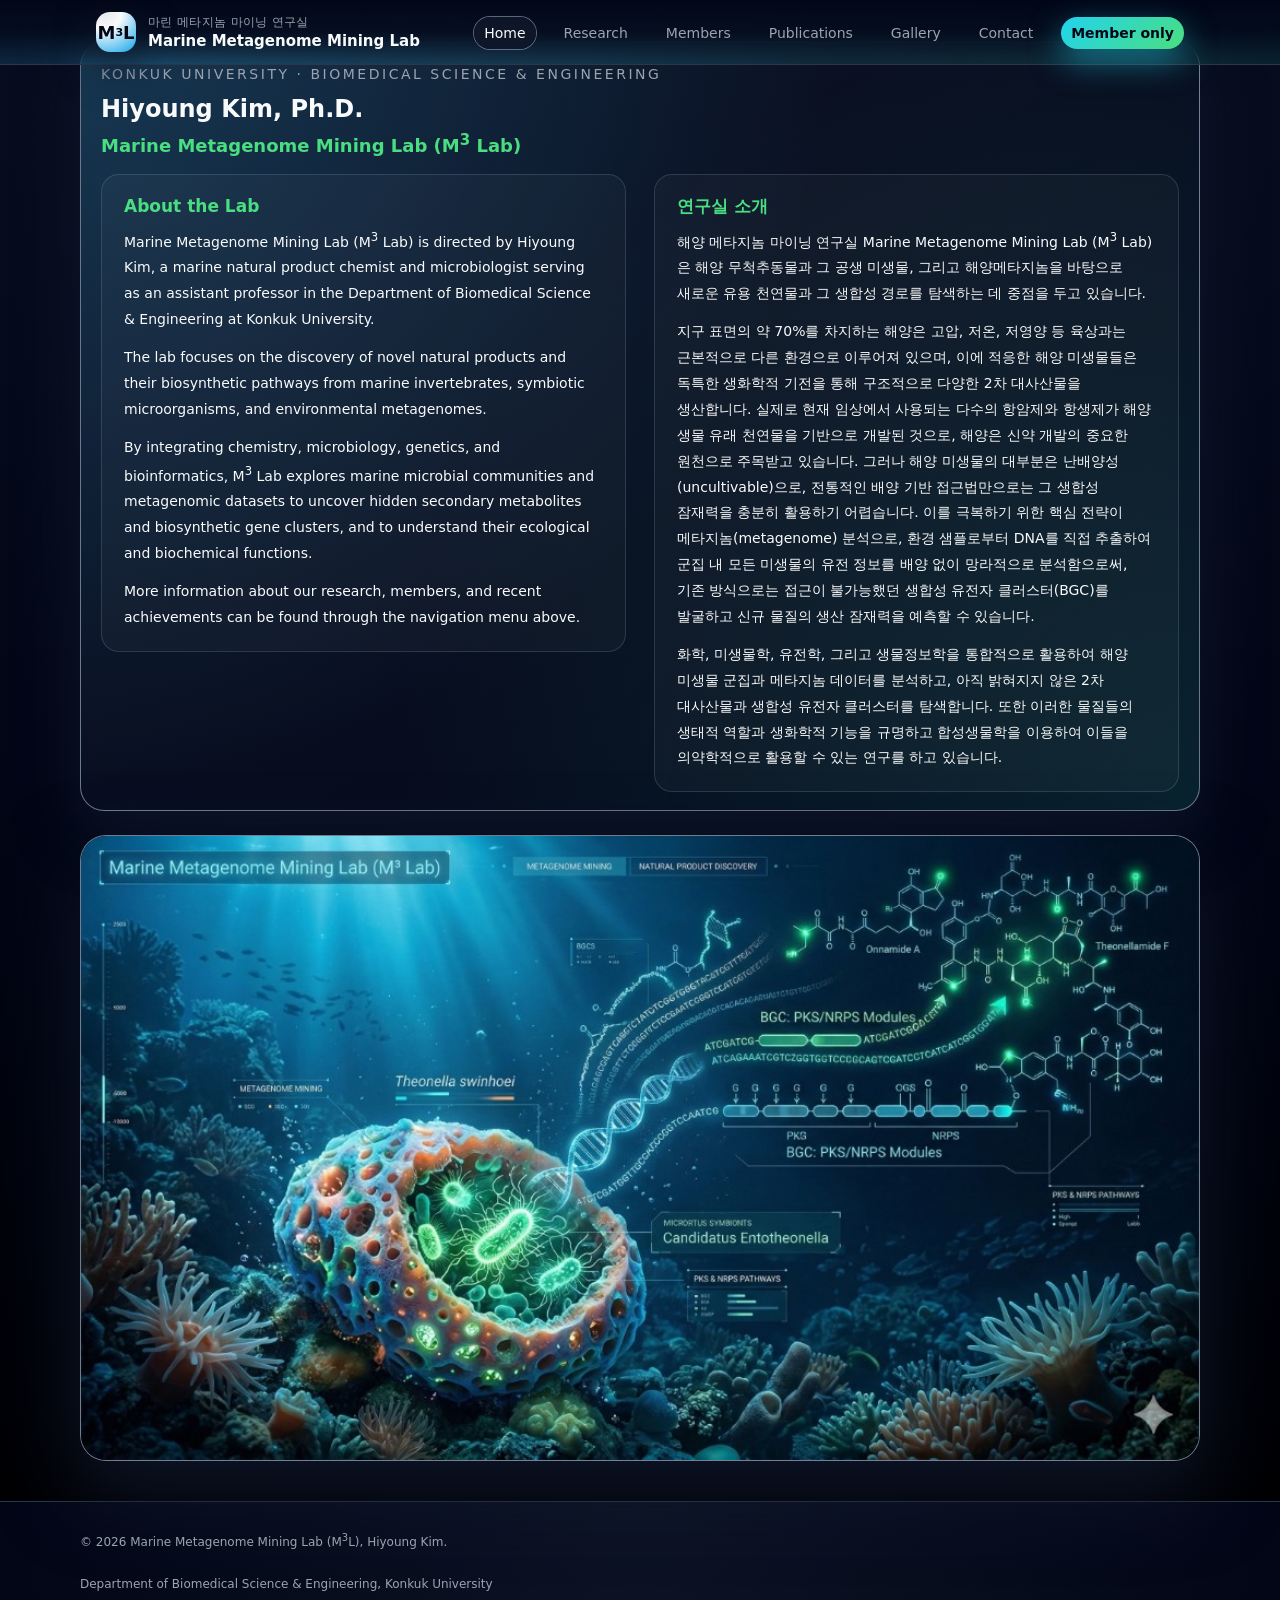
==== commit 0e7f028d: "Update index.html" ====
--- a/index.html
+++ b/index.html
@@ -116,6 +116,9 @@
                 탐색하는 데 중점을 두고 있습니다.
               </p>
               <p>
+                지구 표면의 약 70%를 차지하는 해양은 고압, 저온, 저영양 등 육상과는 근본적으로 다른 환경으로 이루어져 있으며, 이에 적응한 해양 미생물들은 독특한 생화학적 기전을 통해 구조적으로 다양한 2차 대사산물을 생산합니다. 실제로 현재 임상에서 사용되는 다수의 항암제와 항생제가 해양 생물 유래 천연물을 기반으로 개발된 것으로, 해양은 신약 개발의 중요한 원천으로 주목받고 있습니다. 그러나 해양 미생물의 대부분은 난배양성(uncultivable)으로, 전통적인 배양 기반 접근법만으로는 그 생합성 잠재력을 충분히 활용하기 어렵습니다. 이를 극복하기 위한 핵심 전략이 메타지놈(metagenome) 분석으로, 환경 샘플로부터 DNA를 직접 추출하여 군집 내 모든 미생물의 유전 정보를 배양 없이 망라적으로 분석함으로써, 기존 방식으로는 접근이 불가능했던 생합성 유전자 클러스터(BGC)를 발굴하고 신규 물질의 생산 잠재력을 예측할 수 있습니다.
+              </p>
+              <p>
                 화학, 미생물학, 유전학, 그리고 생물정보학을 통합적으로 활용하여 해양 미생물 군집과 메타지놈 데이터를 분석하고, 
                 아직 밝혀지지 않은 2차 대사산물과 생합성 유전자 클러스터를 탐색합니다. 
                 또한 이러한 물질들의 생태적 역할과 생화학적 기능을 규명하고 합성생물학을 이용하여
--- a/styles.css
+++ b/styles.css
@@ -43,7 +43,7 @@
 }
 
 main {
-  padding-top: 80px;
+  padding-top: 96px;
 }
 
 .site-header {
@@ -733,3 +733,10 @@
     line-height: 1.8;
   }
 }
+.landing-main {
+  min-height: calc(100vh - 80px);
+  display: flex;
+  align-items: center;
+  justify-content: center;
+  padding: 42px 16px 40px;
+}
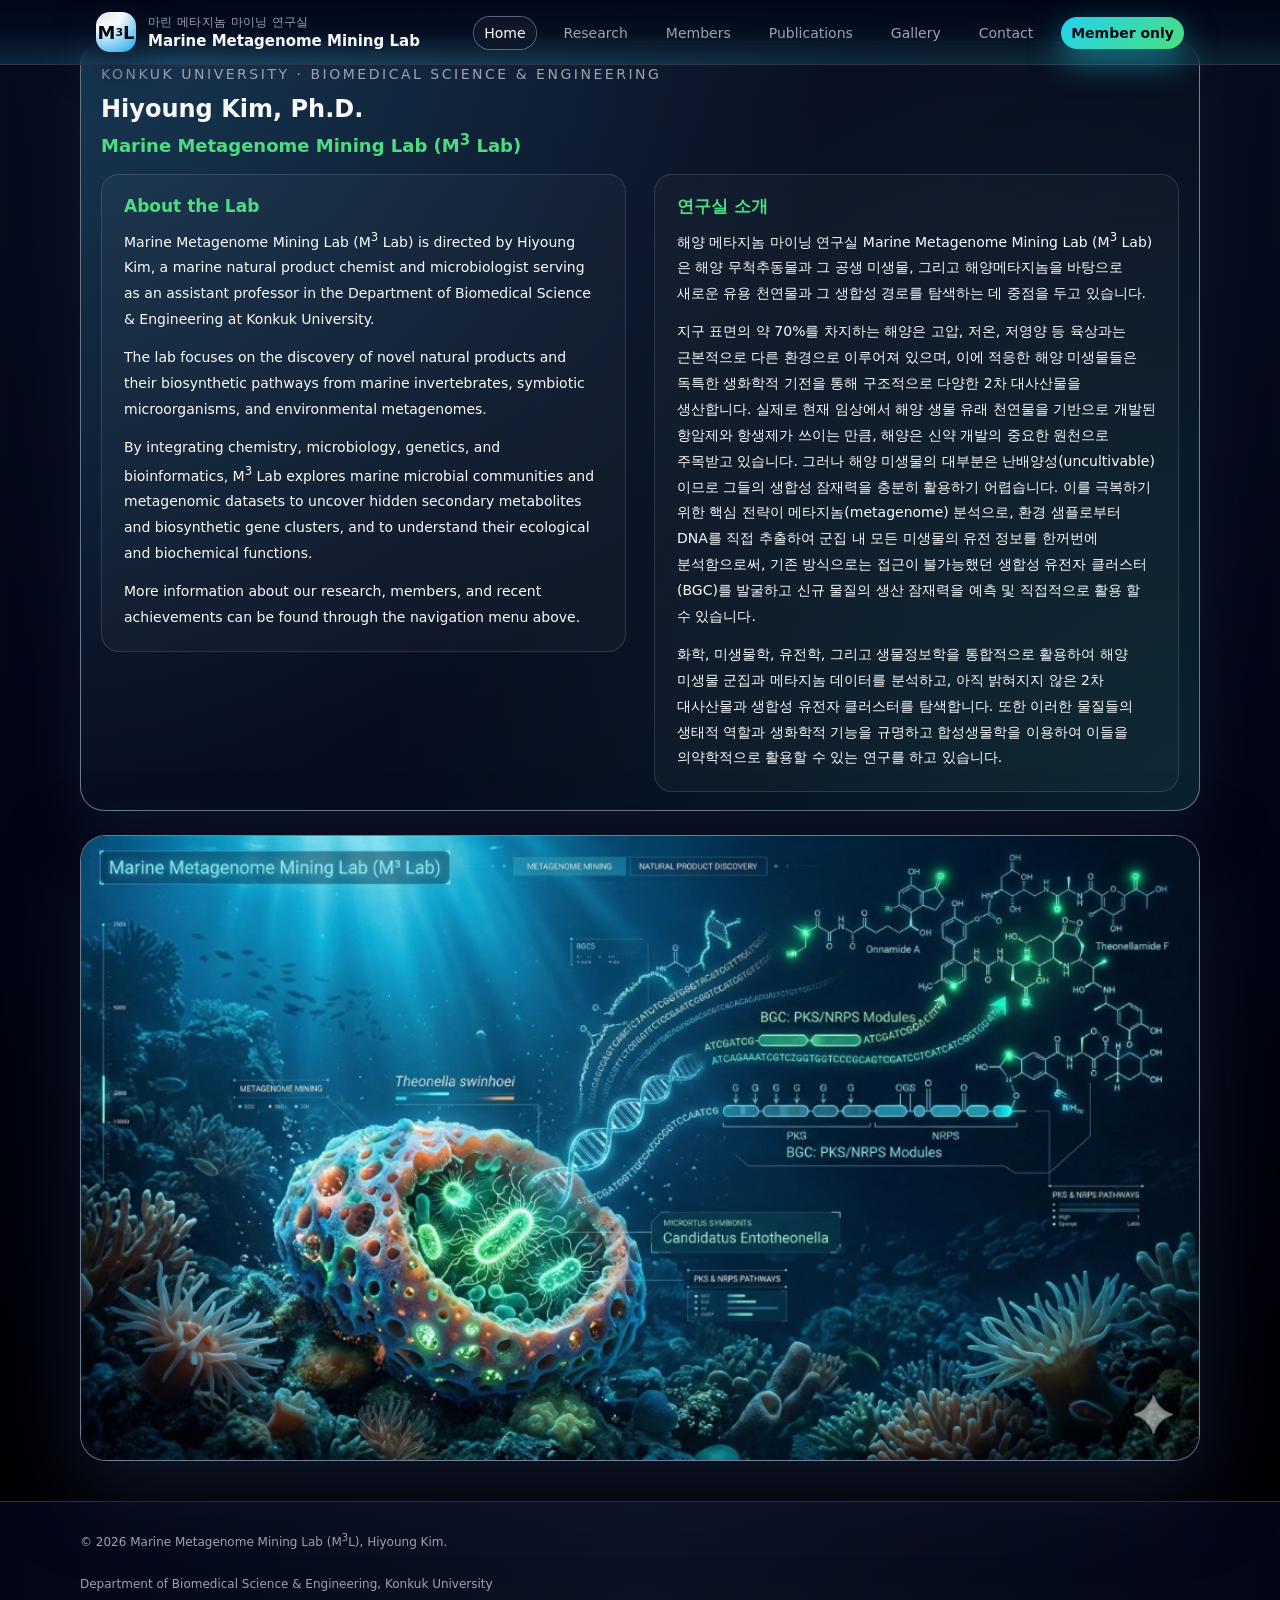
==== commit b58ac164: "Update index.html" ====
--- a/index.html
+++ b/index.html
@@ -116,7 +116,7 @@
                 탐색하는 데 중점을 두고 있습니다.
               </p>
               <p>
-                지구 표면의 약 70%를 차지하는 해양은 고압, 저온, 저영양 등 육상과는 근본적으로 다른 환경으로 이루어져 있으며, 이에 적응한 해양 미생물들은 독특한 생화학적 기전을 통해 구조적으로 다양한 2차 대사산물을 생산합니다. 실제로 현재 임상에서 사용되는 다수의 항암제와 항생제가 해양 생물 유래 천연물을 기반으로 개발된 것으로, 해양은 신약 개발의 중요한 원천으로 주목받고 있습니다. 그러나 해양 미생물의 대부분은 난배양성(uncultivable)으로, 전통적인 배양 기반 접근법만으로는 그 생합성 잠재력을 충분히 활용하기 어렵습니다. 이를 극복하기 위한 핵심 전략이 메타지놈(metagenome) 분석으로, 환경 샘플로부터 DNA를 직접 추출하여 군집 내 모든 미생물의 유전 정보를 배양 없이 망라적으로 분석함으로써, 기존 방식으로는 접근이 불가능했던 생합성 유전자 클러스터(BGC)를 발굴하고 신규 물질의 생산 잠재력을 예측할 수 있습니다.
+                지구 표면의 약 70%를 차지하는 해양은 고압, 저온, 저영양 등 육상과는 근본적으로 다른 환경으로 이루어져 있으며, 이에 적응한 해양 미생물들은 독특한 생화학적 기전을 통해 구조적으로 다양한 2차 대사산물을 생산합니다. 실제로 현재 임상에서 해양 생물 유래 천연물을 기반으로 개발된 항암제와 항생제가 쓰이는 만큼, 해양은 신약 개발의 중요한 원천으로 주목받고 있습니다. 그러나 해양 미생물의 대부분은 난배양성(uncultivable)이므로 그들의 생합성 잠재력을 충분히 활용하기 어렵습니다. 이를 극복하기 위한 핵심 전략이 메타지놈(metagenome) 분석으로, 환경 샘플로부터 DNA를 직접 추출하여 군집 내 모든 미생물의 유전 정보를 한꺼번에 분석함으로써, 기존 방식으로는 접근이 불가능했던 생합성 유전자 클러스터(BGC)를 발굴하고 신규 물질의 생산 잠재력을 예측 및 직접적으로 활용 할 수 있습니다.
               </p>
               <p>
                 화학, 미생물학, 유전학, 그리고 생물정보학을 통합적으로 활용하여 해양 미생물 군집과 메타지놈 데이터를 분석하고, 
